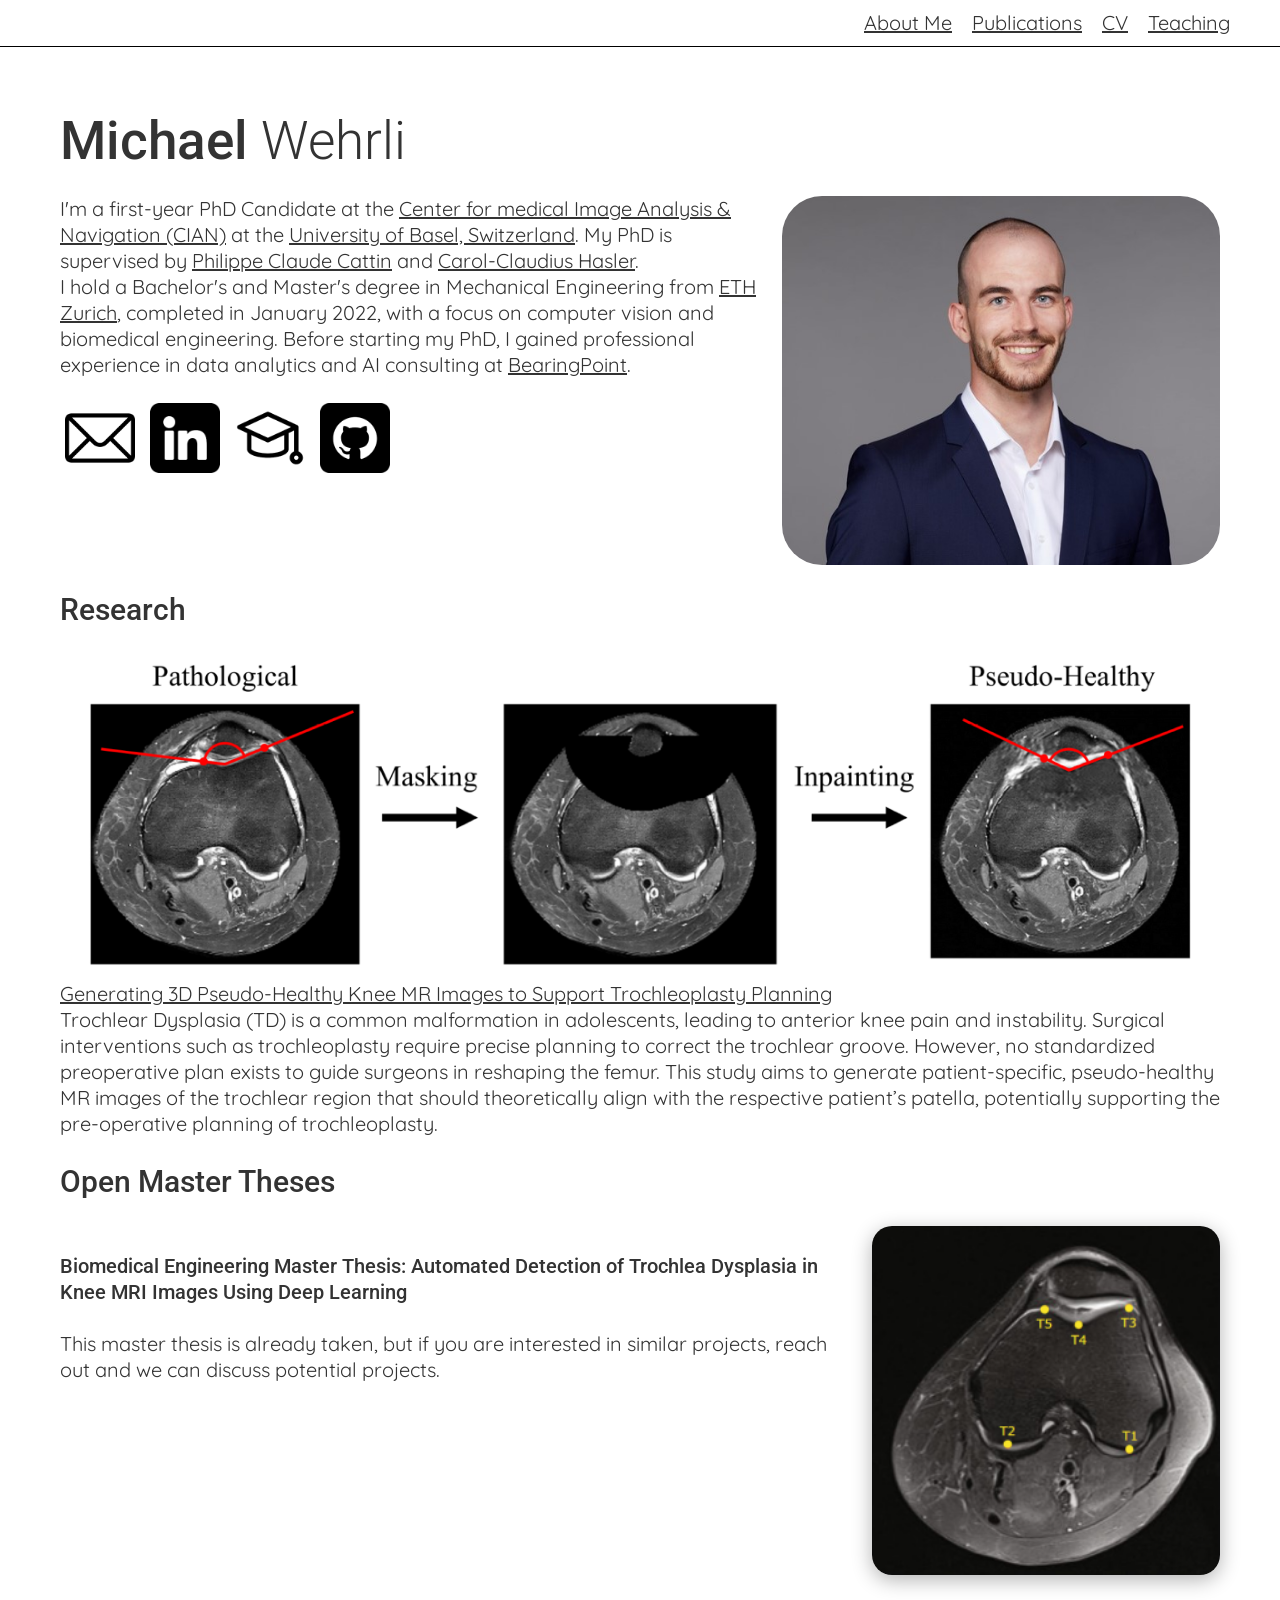
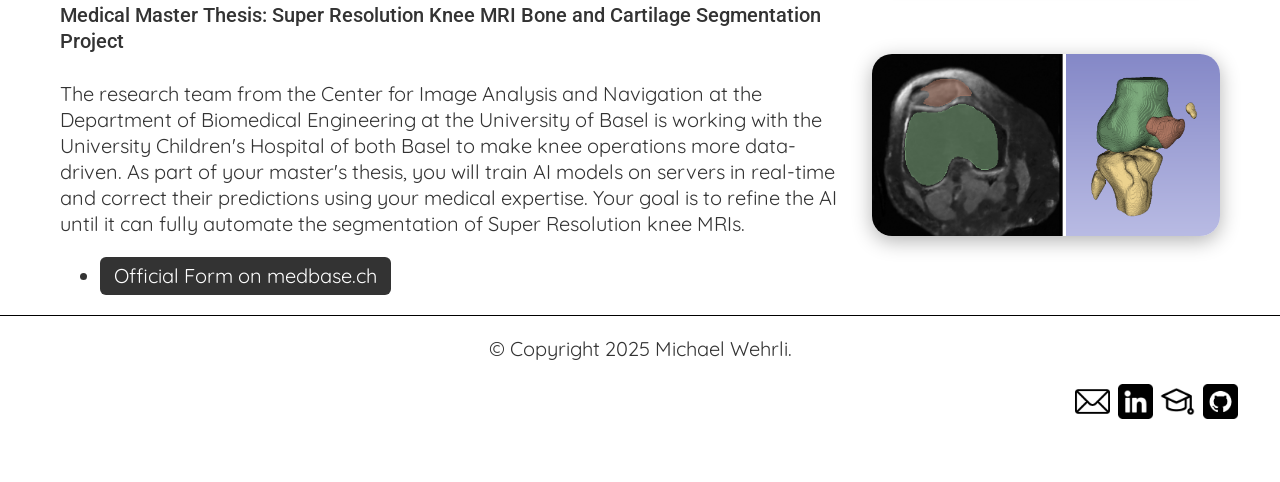
==== index.html @ bc5f16d3 "minor corrections" ====
<!doctype html>
<html lang="en">
<head>
    <meta charset="UTF-8">
    <meta name="viewport" content="width=device-width, user-scalable=no, initial-scale=1.0, maximum-scale=1.0, minimum-scale=1.0">
    <meta http-equiv="X-UA-Compatible" content="ie=edge">
    <link rel="stylesheet" href="static/style.css">
    <link href="https://fonts.googleapis.com/css2?family=Fira+Sans:ital,wght@0,100;0,200;0,300;0,400;0,500;0,600;0,700;0,800;0,900;1,100;1,200;1,300;1,400;1,500;1,600;1,700;1,800;1,900&family=Hind:wght@300;400;500;600;700&family=Noto+Sans:ital,wght@0,100..900;1,100..900&family=Open+Sans:ital,wght@0,300..800;1,300..800&family=PT+Sans:ital,wght@0,400;0,700;1,400;1,700&family=Roboto:ital,wght@0,100..900;1,100..900&family=Quicksand:wght@300..700&display=swap" rel="stylesheet">
    <title>Michael Wehrli</title>
</head>
<body>
<header class="main-header">
    <nav>
        <ul>
            <li><a href="#">About Me</a></li>
            <li><a href="Publications.html">Publications</a></li>
            <li><a href="CV.html">CV</a></li>
            <li><a href="Teaching.html">Teaching</a></li>
        </ul>
    </nav>
</header>
<main>
    <section>
        <h1><span>Michael</span> Wehrli</h1>
        <div class="content-with-side">
            <img class="content-with-side__side rounded" src="static/images/CV_picture_Michael_Wehrli.jpg" alt="Michael Wehrli">
            <div class="content-with-side__main">
                <p>
                    I'm a first-year PhD Candidate at the <a href="https://dbe.unibas.ch/en/cian/">Center for medical Image Analysis & Navigation (CIAN)</a> at the <a href="https://www.unibas.ch/en.html">University of Basel, Switzerland</a>. My PhD is supervised by
                    <a href="https://dbe.unibas.ch/en/persons/philippe-claude-cattin/">Philippe Claude Cattin</a> and <a href="https://www.ukbb.ch/de/personal/personen/Hasler-Carol.php">Carol-Claudius Hasler</a>.
                </p>
                <p>
                  I hold a Bachelor's and Master's degree in Mechanical Engineering from <a href="https://ethz.ch/en.html">ETH Zurich</a>, completed in January 2022, with a focus on computer vision and biomedical engineering. Before starting my PhD, I gained professional experience in data analytics and AI consulting at <a href="https://www.bearingpoint.com/en-ch/">BearingPoint</a>.
                </p>
                <aside>
                    <ul class="social-icons">
                        <li><a class="social-icons__email" href="mailto:michaeljan.wehrli@unibas.ch">Email</a></li>
                        <li><a class="social-icons__linkedin" href="https://www.linkedin.com/in/michael-wehrli/">LinkedIn</a></li>
                        <li><a class="social-icons__google-scholar" href="https://scholar.google.com/citations?hl=en&user=mDzUzvEAAAAJ">Google Scholar</a></li>
                        <li><a class="social-icons__github" href="https://github.com/wehrlimi">Github</a></li>
                    </ul>
                </aside>
            </div>
        </div>
    </section>
    <section>
        <h2>Research</h2>
        <a href="/gen3d-ph-kneemri/">
            <figure class="full-width">
                <img src="static/images/Fig_Intro_cropped%201.png" alt="3D Pseudo-Healthy Knee MRI">
                <figcaption>Generating 3D Pseudo-Healthy Knee MR Images to Support Trochleoplasty Planning</figcaption>
            </figure>
        </a>
        <p>Trochlear Dysplasia (TD) is a common malformation in adolescents, leading to anterior knee pain and instability. Surgical interventions such as trochleoplasty require precise planning to correct the trochlear groove. However, no standardized preoperative plan exists to guide surgeons in reshaping the femur. This study aims to generate patient-specific, pseudo-healthy MR images of the trochlear region that should theoretically align with the respective patient’s patella, potentially supporting the pre-operative planning of trochleoplasty.</p>
    </section>
    <section>
        <h2>Open Master Theses</h2>

        <div class="content-with-side">
            <img class="master-thesis-side" src="static/images/Fig_Landmark_Detection%201.png" alt="Landmark Detection project">
            <div class="content-with-side__main">
                <h4>Biomedical Engineering Master Thesis: Automated Detection of Trochlea Dysplasia in Knee MRI Images Using Deep Learning</h4>
                <p>
                    This master thesis is already taken, but if you are interested in similar projects, reach out and we can discuss potential projects.
                </p>
            </div>

        </div>

        <div class="content-with-side">
            <img class="master-thesis-side" src="static/images/Fig_Segmentation_Project.png" alt="Segmentation project">
            <div class="content-with-side__main">
                <h4>Medical Master Thesis: Super Resolution Knee MRI Bone and Cartilage Segmentation Project</h4>

                <p>
                    The research team from the Center for Image Analysis and Navigation at the Department of Biomedical
                    Engineering at the University of Basel is working with the University Children's Hospital of both Basel
                    to make knee operations more data-driven. As part of your master's thesis,
                    you will train AI models on servers in real-time and correct their predictions using your medical expertise.
                    Your goal is to refine the AI until it can fully automate the segmentation of Super Resolution knee MRIs.
                </p>

                <aside>
                    <ul>
                        <li><a class="btn" href="https://www.medbas.ch/dmz/">Official Form on medbase.ch</a></li>
                    </ul>
                </aside>
            </div>

        </div>
    </section>
</main>
<footer>
    <div class="container">
        <p>© Copyright 2025 Michael Wehrli. </p>
        <ul class="social-icons">
            <li><a class="social-icons__email" href="mailto:michaeljan.wehrli@unibas.ch">Email</a></li>
            <li><a class="social-icons__linkedin" href="https://www.linkedin.com/in/michael-wehrli/">LinkedIn</a></li>
            <li><a class="social-icons__google-scholar" href="https://scholar.google.com/citations?hl=en&user=mDzUzvEAAAAJ">Google Scholar</a></li>
            <li><a class="social-icons__github" href="https://github.com/wehrlimi">Github</a></li>
        </ul>
    </div>
</footer>
</body>
</html>
---- static/style.css ----
html {
    --primary-foreground-color: #333333;
    --brand-color: #21223e;
    --secondary-brand-color: #5759a7;
}

html, body {
    margin: 0;
    padding: 0;
    font-family: Hind, sans-serif;
    font-family: Quicksand, sans-serif;
    font-size: 20px;
    line-height: 1.3;
    color: var(--primary-foreground-color);
}

h1, h2, h3, h4, h5, h6 {
    font-family: "Roboto", sans-serif;
    font-weight: 500;
}

h1 {
    margin: 0;
    margin-bottom: 1rem;
    font-size: 2.66rem;
}

h1 {
    font-weight: 300;
}

h1 span {
    font-weight: 500;
}

a {
    color: inherit;
}

a:hover {
    color: var(--secondary-brand-color);
}

body > main {
    margin: 3rem auto 0;
    padding: 0 3rem;
    max-width: 1200px;
}

body > footer {
    border-top: 1px solid black;
    text-align: center;
}

body > footer > .container {
    margin: 0 auto;
    max-width: 1200px;
}

body > footer p {
    margin: 1em 0;
}

body > footer .social-icons {
    justify-content: flex-end;
    --social-icon-size: 2rem;
    margin-bottom: 3rem;
}

.main-header {
    border-bottom: 1px solid black;
}

.main-header nav {
    margin: 0 auto;
    max-width: 1200px;
}

.main-header ul {
    margin: 0;
    padding: 0;
    list-style: none;
    display: flex;
    flex-direction: row;
    justify-content: flex-end;
}

.main-header ul li a {
    padding: 0.5em;
    display: block;
}

p {
    margin: 0;
}

.content-with-side {
    display: flex;
    align-items: flex-start;
    gap: 1rem;
    flex-grow: 0;
    flex-shrink: 1;
    flex-basis: auto;
}

.content-with-side__main {
    flex: 1.6 1.6 0;
}

.cv-section {
    display: flex;
    flex-direction: row;
    min-width: 0;
    order: 1;
}

.cv-dates {
    flex: 1;
    font-weight: bold;
    text-align: left;
}

.cv-details {
    flex: 3;
}

.content-with-side__side {
    flex: 1 1 0;
    min-width: 0;
    order: 1;
}

.master-thesis-side {
    flex: 0 1 auto;
    min-width: 0;
    order: 1;
    width: 30%; /* Adjust percentage as needed */
    max-width: 300em; /* Limit maximum size */
    display: inline-block;
    align-self: center;
    border-radius: 1rem;
    box-shadow: 0 0.25rem 1rem rgba(0,0,0,0.3);
    transition: 0.3s ease all;
    transform: perspective(200px) translateZ(0) translateY(-40%) rotateX(0deg) translateY(40%);
}
.master-thesis-side:hover {
    box-shadow: 0 0.5rem 2rem rgba(0,0,0,0.5);
    transform: perspective(200px) translateZ(10px) translateY(-40%) rotateX(1deg) translateY(40%);
}

@media (max-width: 750px) {
    .content-with-side {
        display: block;
    }
    .content-with-side__side {
        float: right;
        width: 12rem;
        margin-left: 1rem;
        margin-bottom: 1rem;
    }
}

@media (max-width: 550px) {
    .content-with-side {
        display: block;
    }
    .content-with-side__side {
        float: none;
        width: 100%;
        margin-left: 0;
        margin-bottom: 1rem;
    }
}

.rounded {
    border-radius: 2rem;
}

.social-icons {
    --social-icon-size: 4rem;

    margin: 0;
    margin-top: 1rem;
    padding: 0;
    list-style: none;
    display: flex;
    gap: calc(var(--social-icon-size) / 16);
}

.social-icons > li {
    font-size: 0;
}

.social-icons > li > a {
    width: var(--social-icon-size);
    height: var(--social-icon-size);
    background-size: calc(var(--social-icon-size) / 1.15) calc(var(--social-icon-size)  / 1.15);
    background-repeat: no-repeat;
    background-position: center center;
    display: block;
    transition-duration: 0.3s;
    transition-timing-function: ease;
    transition-property: transform;
}

@media (max-width: 700px) {
    .social-icons > li > a {
        --social-icon-size: 3rem;
    }
}

.social-icons > li > a:hover {
    transform: scale(1.2);
}

.social-icons > li > a:active {
    transform: scale(1.1);
    transition-duration: 0.1s;
}

.social-icons__email {
    background-image: url("images/Mail_Icon.png");
}

.social-icons__github {
    background-image: url("images/Github_Icon.png");
}

.social-icons__google-scholar {
    background-image: url("images/Google_schoolar_Icon.png");
}

.social-icons__linkedin {
    background-image: url("images/LinkedIn_Icon.png");
}

.btn {
    display: inline-block;
    padding: 0.3rem 0.7rem;
    text-decoration: none;
    border-radius: 0.3rem;
    background-color: var(--primary-foreground-color);
    color: white;
}

.btn:hover {
    color: white;
    text-decoration: underline;
}

figure.full-width {
    padding: 0;
    margin: 0;
    display: flex;
    flex-wrap: wrap;
}
figure.full-width > * {
    flex: 1 1 100%;
    min-width: 0;
}
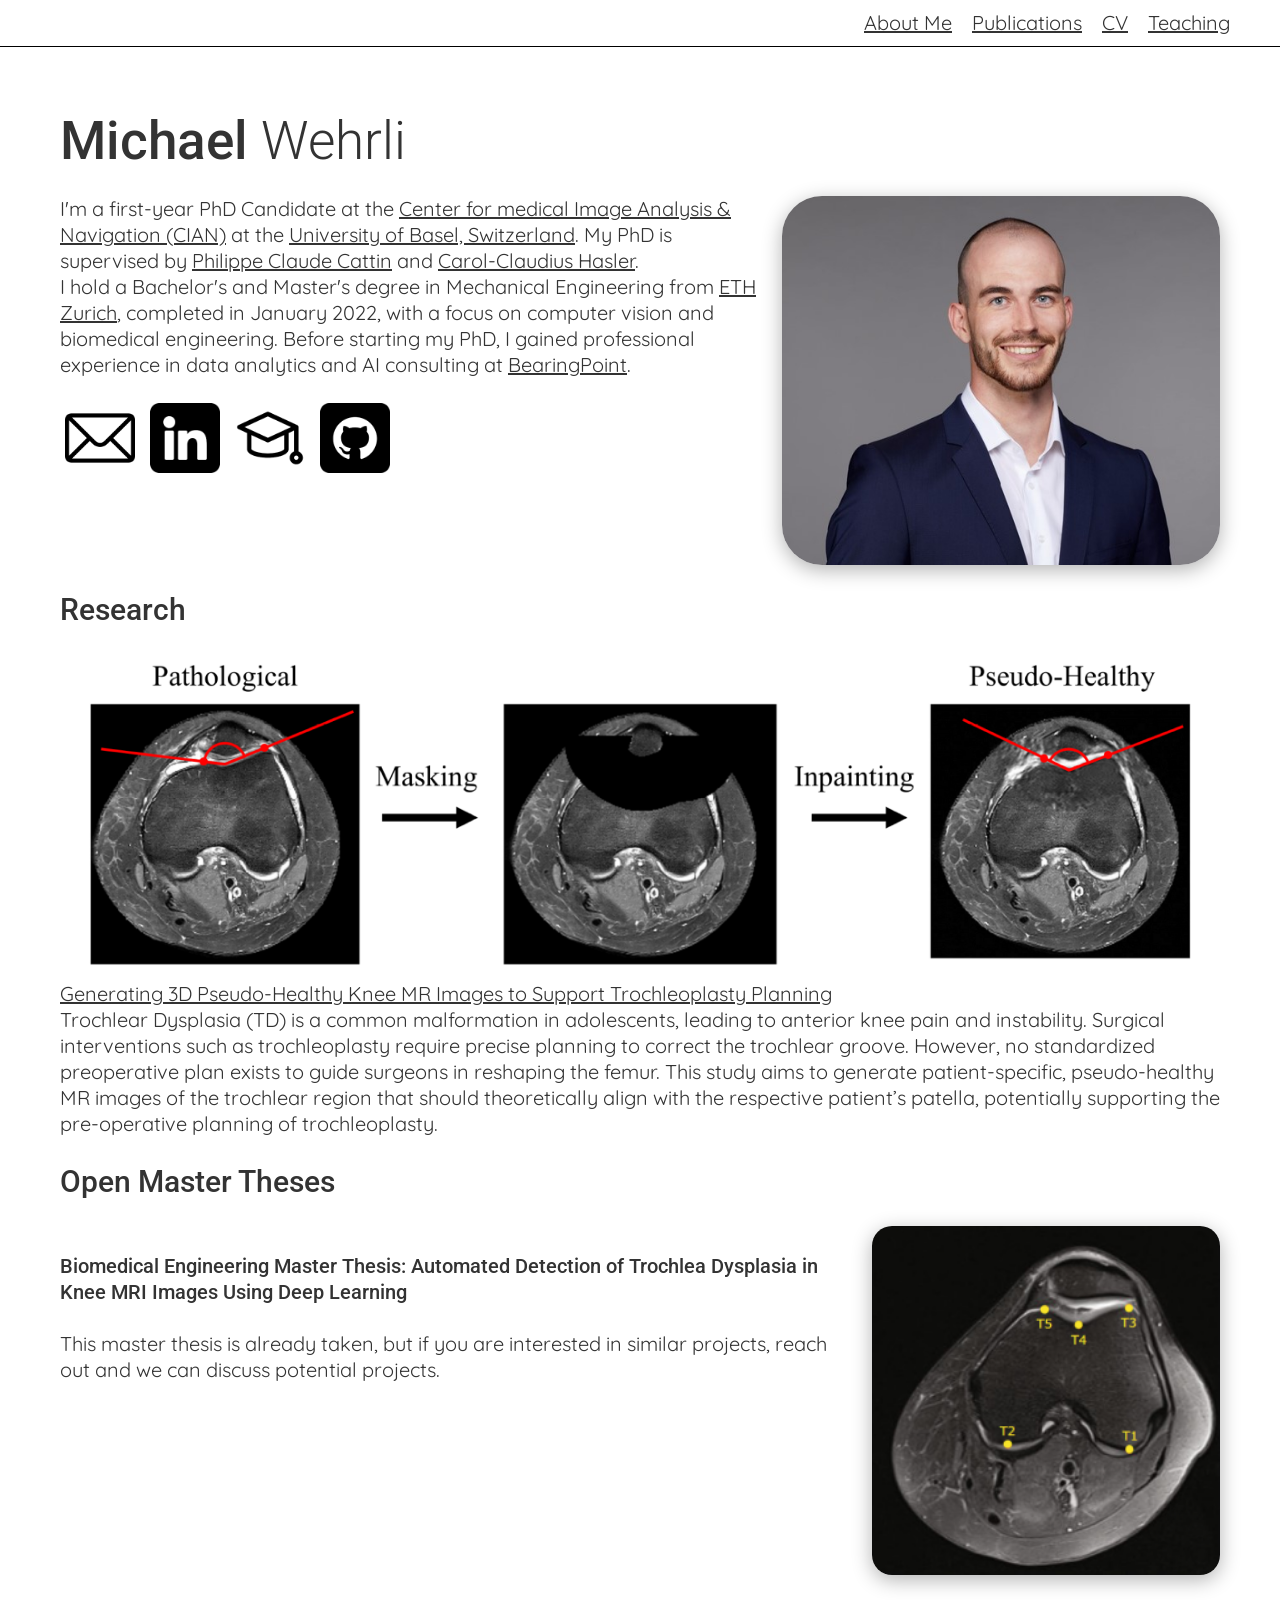
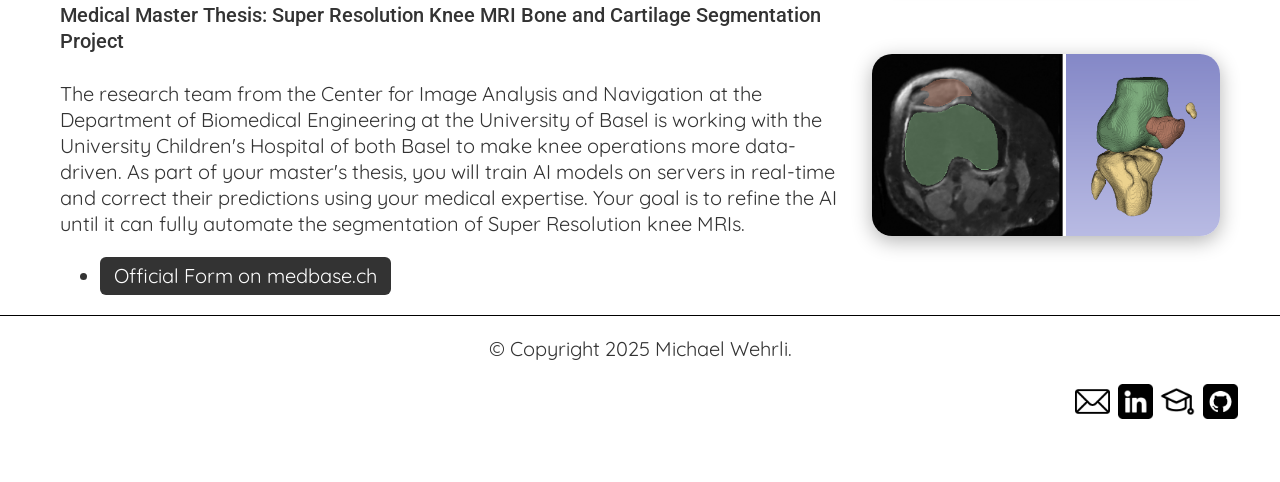
==== commit 7ed91403: "spinning" ====
--- a/index.html
+++ b/index.html
@@ -23,7 +23,7 @@
     <section>
         <h1><span>Michael</span> Wehrli</h1>
         <div class="content-with-side">
-            <img class="content-with-side__side rounded" src="static/images/CV_picture_Michael_Wehrli.jpg" alt="Michael Wehrli">
+            <img class="cv-image rounded" src="static/images/CV_picture_Michael_Wehrli.jpg" alt="Michael Wehrli">
             <div class="content-with-side__main">
                 <p>
                     I'm a first-year PhD Candidate at the <a href="https://dbe.unibas.ch/en/cian/">Center for medical Image Analysis & Navigation (CIAN)</a> at the <a href="https://www.unibas.ch/en.html">University of Basel, Switzerland</a>. My PhD is supervised by
--- a/static/style.css
+++ b/static/style.css
@@ -128,6 +128,27 @@
     flex: 1 1 0;
     min-width: 0;
     order: 1;
+}
+
+.cv-image {
+    flex: 1 1 0;
+    min-width: 0;
+    order: 1;
+    box-shadow: 0 0.25rem 1rem rgba(0,0,0,0.3);
+    transition: 0.3s ease all;
+}
+.cv-image:active {
+    box-shadow: 0 0.5rem 2rem rgba(0,0,0,0.5);
+    animation: spin 0.5s ease-in-out;
+}
+
+@keyframes spin {
+    from {
+        transform: rotate(0deg);
+    }
+    to {
+        transform: rotate(360deg);
+    }
 }
 
 .master-thesis-side {
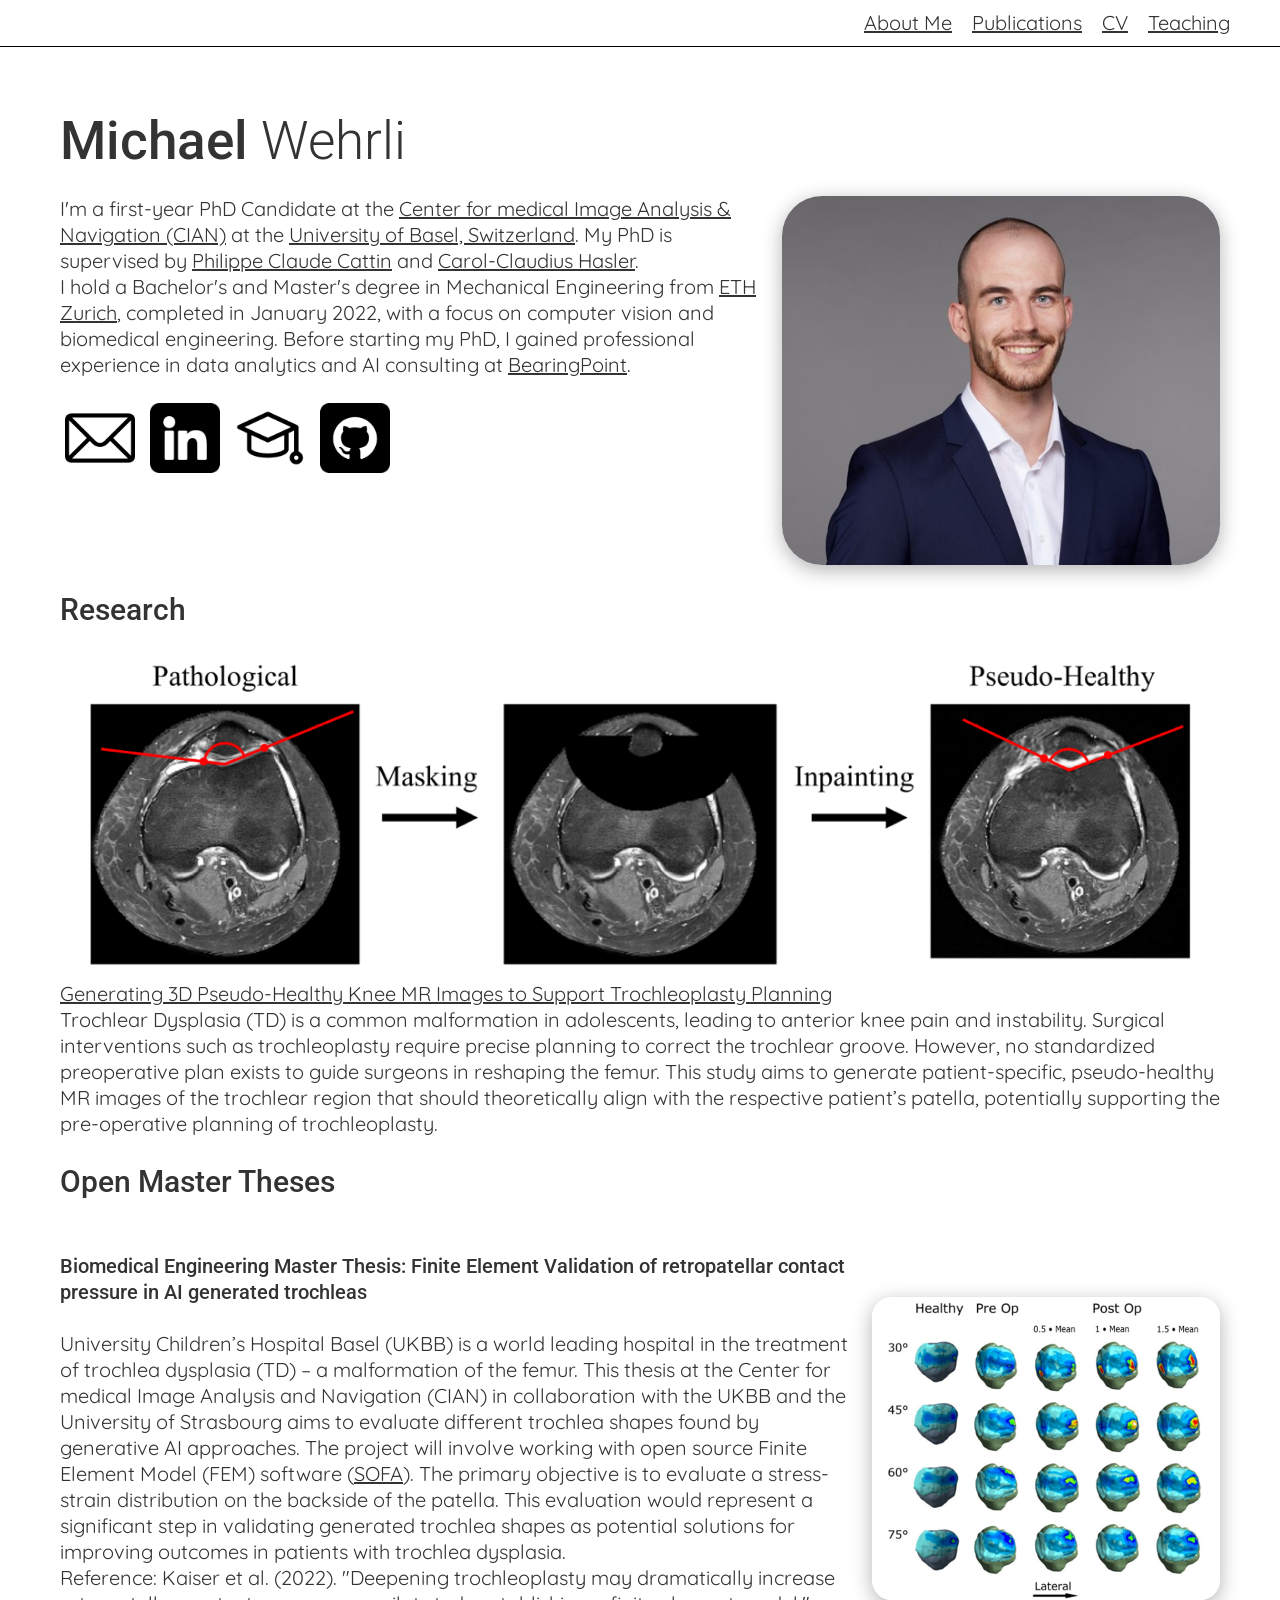
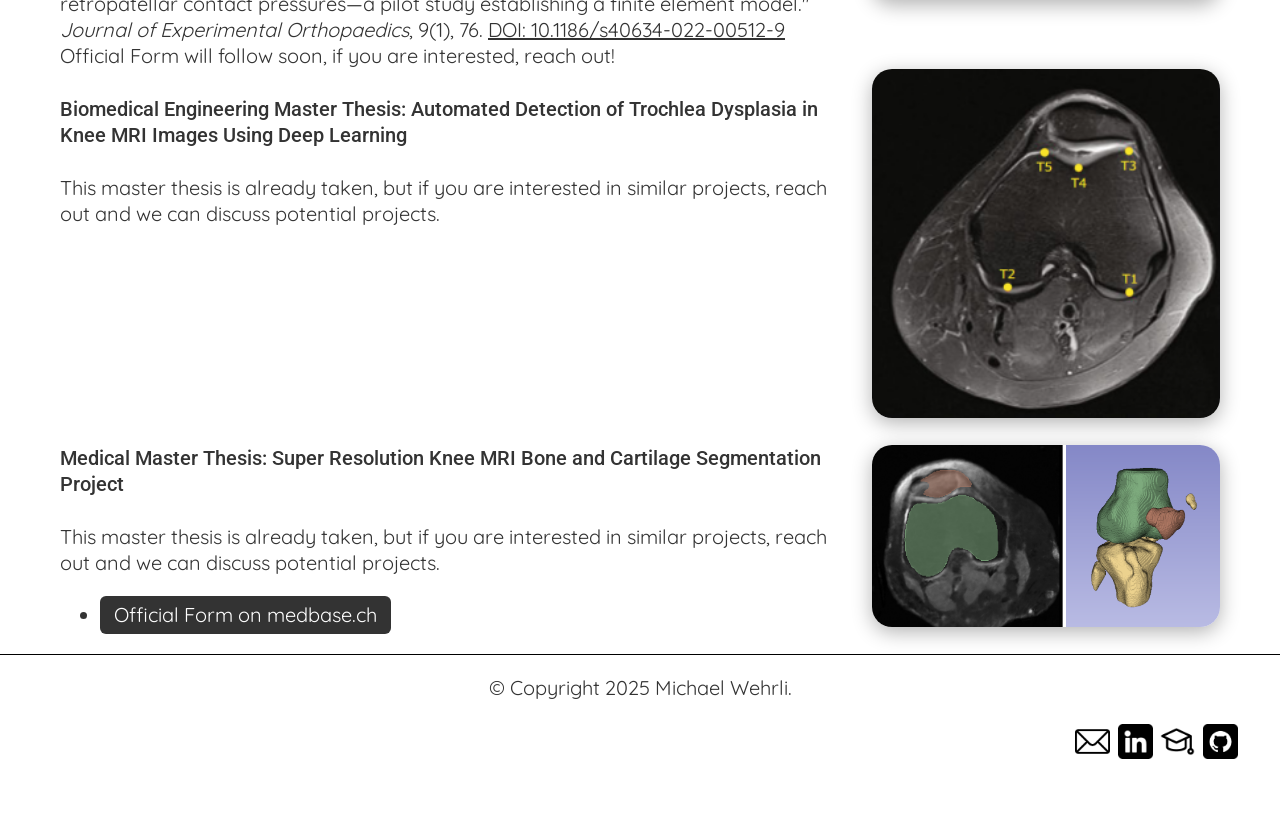
==== commit f405d5c0: "new master theses" ====
--- a/index.html
+++ b/index.html
@@ -57,6 +57,29 @@
         <h2>Open Master Theses</h2>
 
         <div class="content-with-side">
+            <img class="master-thesis-side" src="static/images/Kaiser_etal_FEM_patella.png" alt="Patella FEM project">
+            <div class="content-with-side__main">
+                <h4>Biomedical Engineering Master Thesis: Finite Element Validation of retropatellar contact pressure in AI generated trochleas</h4>
+                <p>
+                    University Children’s Hospital Basel (UKBB) is a world leading hospital in the treatment of trochlea dysplasia (TD) – a malformation of the femur.
+                    This thesis at the Center for medical Image Analysis and Navigation (CIAN) in collaboration with the UKBB and the University of Strasbourg aims to evaluate
+                    different trochlea shapes found by generative AI approaches. The project will involve working with open source Finite Element Model (FEM) software (<a href="https://sofa-framework.github.io/doc/">SOFA</a>).
+                    The primary objective is to evaluate a stress-strain distribution on the backside of the patella. This evaluation would represent a significant step in validating generated trochlea
+                    shapes as potential solutions for improving outcomes in patients with trochlea dysplasia.
+                </p>
+                <p>
+                     Reference: Kaiser et al. (2022). "Deepening trochleoplasty may dramatically increase retropatellar contact pressures—a pilot study establishing a finite element model."
+                    <em>Journal of Experimental Orthopaedics</em>, 9(1), 76.
+                    <a href="https://doi.org/10.1186/s40634-022-00512-9">DOI: 10.1186/s40634-022-00512-9</a>
+                </p>
+                <p>
+                    Official Form will follow soon, if you are interested, reach out!
+                </p>
+            </div>
+
+        </div>
+
+        <div class="content-with-side">
             <img class="master-thesis-side" src="static/images/Fig_Landmark_Detection%201.png" alt="Landmark Detection project">
             <div class="content-with-side__main">
                 <h4>Biomedical Engineering Master Thesis: Automated Detection of Trochlea Dysplasia in Knee MRI Images Using Deep Learning</h4>
@@ -67,17 +90,15 @@
 
         </div>
 
+
+
         <div class="content-with-side">
             <img class="master-thesis-side" src="static/images/Fig_Segmentation_Project.png" alt="Segmentation project">
             <div class="content-with-side__main">
                 <h4>Medical Master Thesis: Super Resolution Knee MRI Bone and Cartilage Segmentation Project</h4>
 
                 <p>
-                    The research team from the Center for Image Analysis and Navigation at the Department of Biomedical
-                    Engineering at the University of Basel is working with the University Children's Hospital of both Basel
-                    to make knee operations more data-driven. As part of your master's thesis,
-                    you will train AI models on servers in real-time and correct their predictions using your medical expertise.
-                    Your goal is to refine the AI until it can fully automate the segmentation of Super Resolution knee MRIs.
+                    This master thesis is already taken, but if you are interested in similar projects, reach out and we can discuss potential projects.
                 </p>
 
                 <aside>
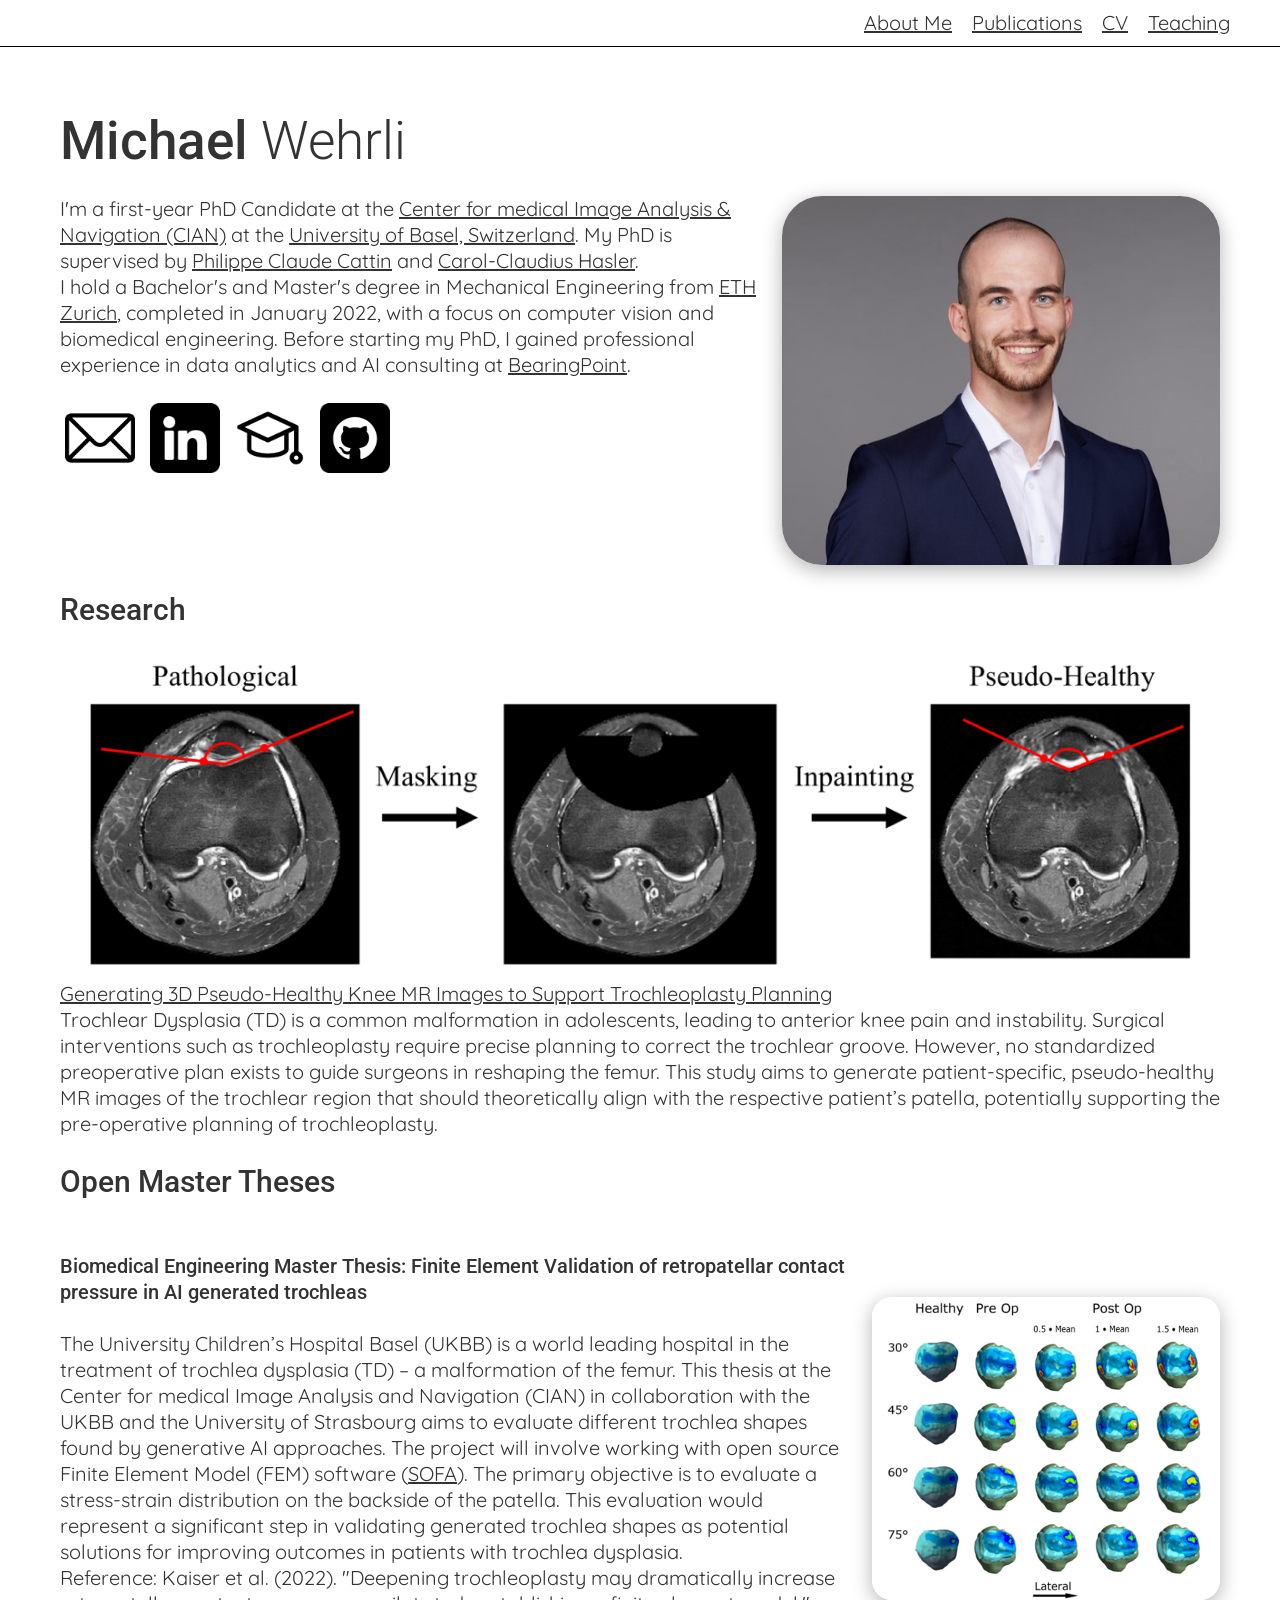
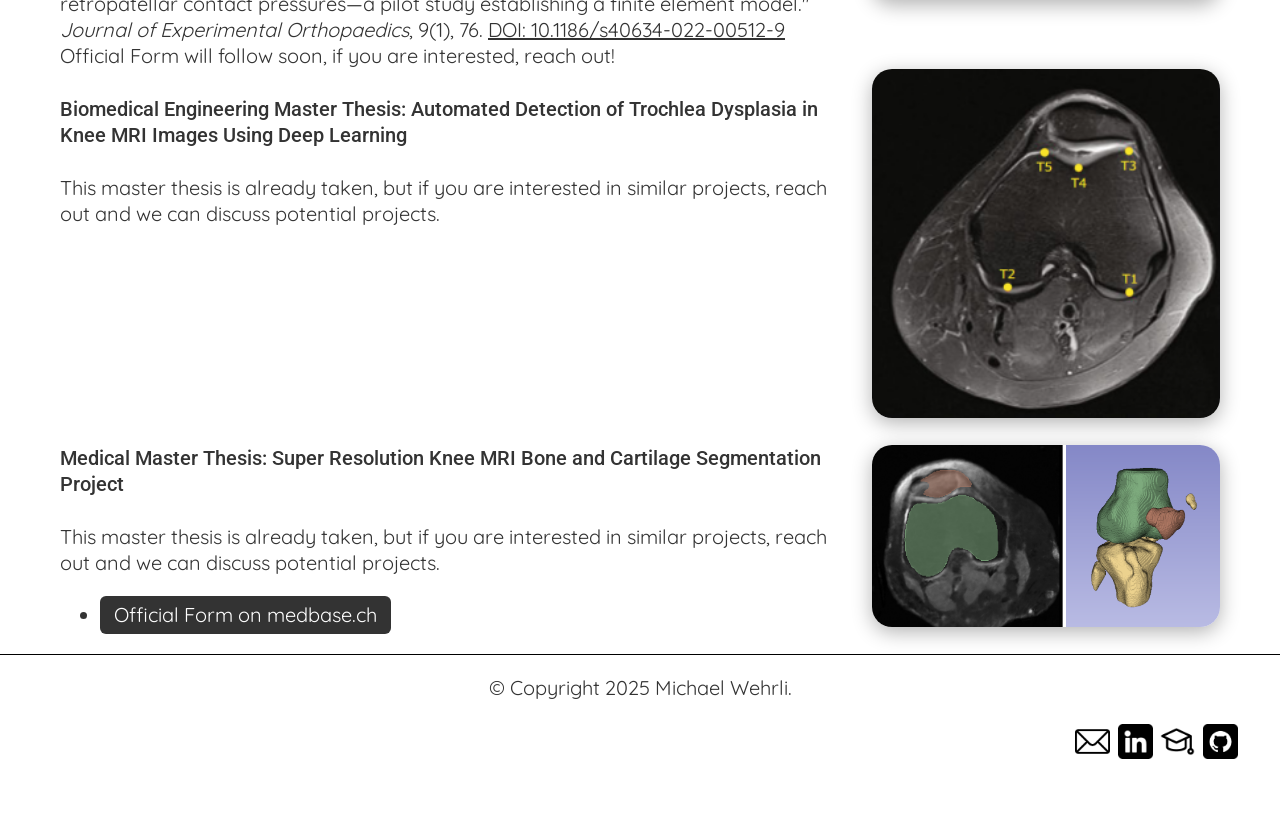
==== commit 8c1abfce: "new master theses" ====
--- a/index.html
+++ b/index.html
@@ -61,7 +61,7 @@
             <div class="content-with-side__main">
                 <h4>Biomedical Engineering Master Thesis: Finite Element Validation of retropatellar contact pressure in AI generated trochleas</h4>
                 <p>
-                    University Children’s Hospital Basel (UKBB) is a world leading hospital in the treatment of trochlea dysplasia (TD) – a malformation of the femur.
+                    The University Children’s Hospital Basel (UKBB) is a world leading hospital in the treatment of trochlea dysplasia (TD) – a malformation of the femur.
                     This thesis at the Center for medical Image Analysis and Navigation (CIAN) in collaboration with the UKBB and the University of Strasbourg aims to evaluate
                     different trochlea shapes found by generative AI approaches. The project will involve working with open source Finite Element Model (FEM) software (<a href="https://sofa-framework.github.io/doc/">SOFA</a>).
                     The primary objective is to evaluate a stress-strain distribution on the backside of the patella. This evaluation would represent a significant step in validating generated trochlea
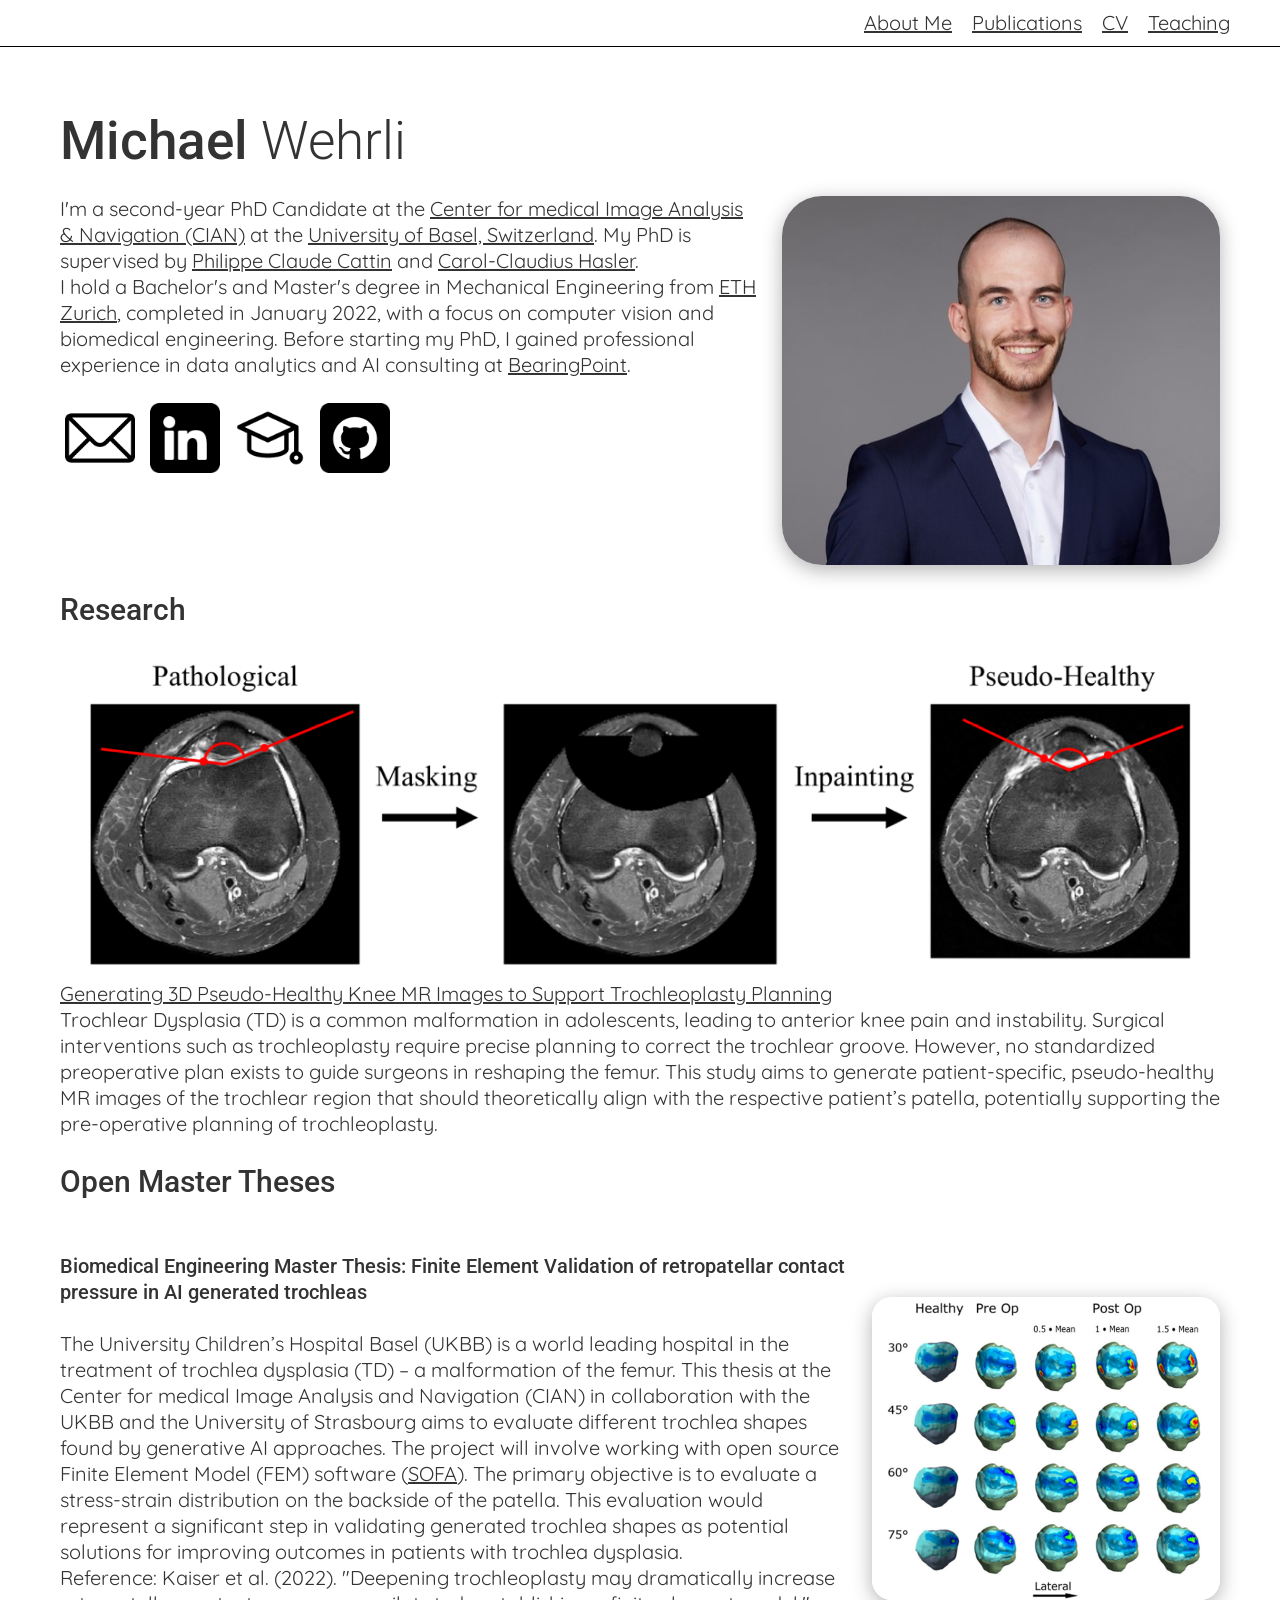
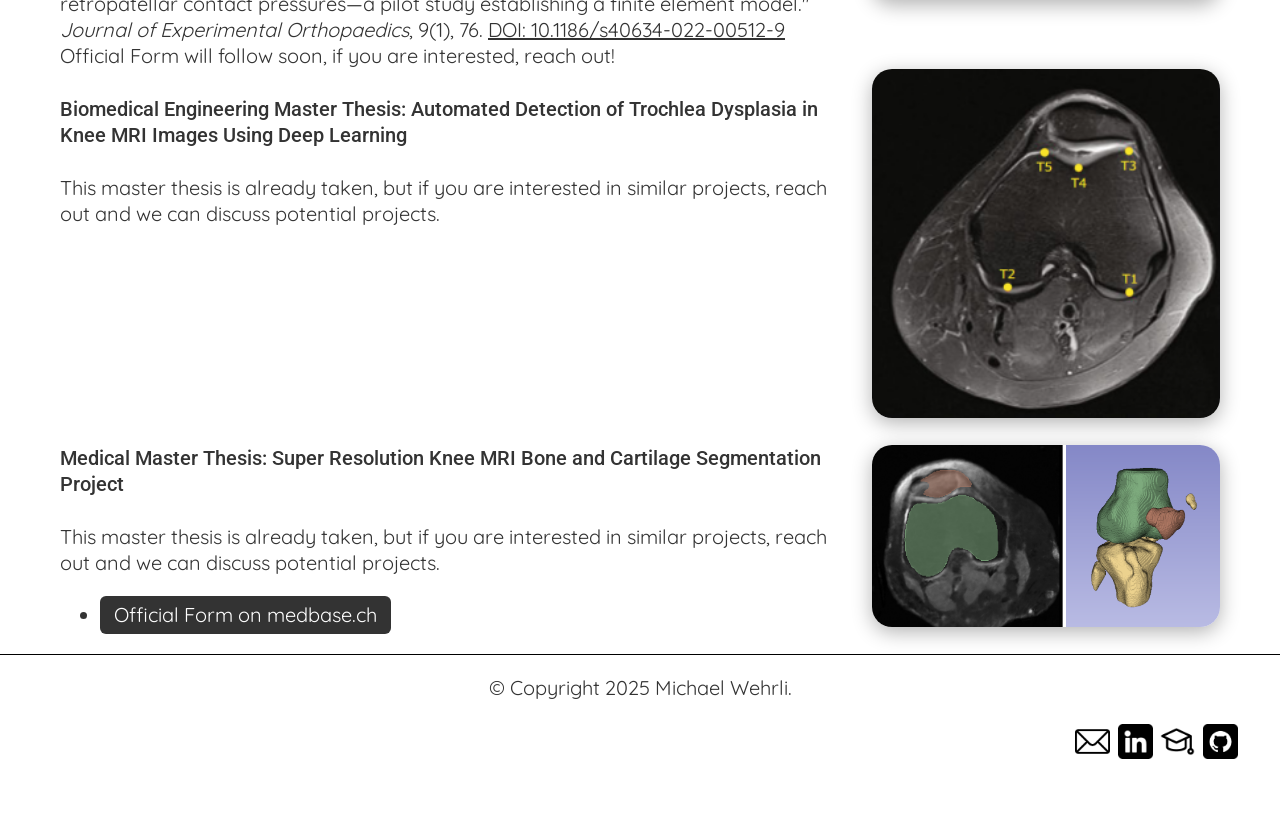
==== commit 14b00c16: "updated year of myself" ====
--- a/index.html
+++ b/index.html
@@ -26,7 +26,7 @@
             <img class="cv-image rounded" src="static/images/CV_picture_Michael_Wehrli.jpg" alt="Michael Wehrli">
             <div class="content-with-side__main">
                 <p>
-                    I'm a first-year PhD Candidate at the <a href="https://dbe.unibas.ch/en/cian/">Center for medical Image Analysis & Navigation (CIAN)</a> at the <a href="https://www.unibas.ch/en.html">University of Basel, Switzerland</a>. My PhD is supervised by
+                    I'm a second-year PhD Candidate at the <a href="https://dbe.unibas.ch/en/cian/">Center for medical Image Analysis & Navigation (CIAN)</a> at the <a href="https://www.unibas.ch/en.html">University of Basel, Switzerland</a>. My PhD is supervised by
                     <a href="https://dbe.unibas.ch/en/persons/philippe-claude-cattin/">Philippe Claude Cattin</a> and <a href="https://www.ukbb.ch/de/personal/personen/Hasler-Carol.php">Carol-Claudius Hasler</a>.
                 </p>
                 <p>
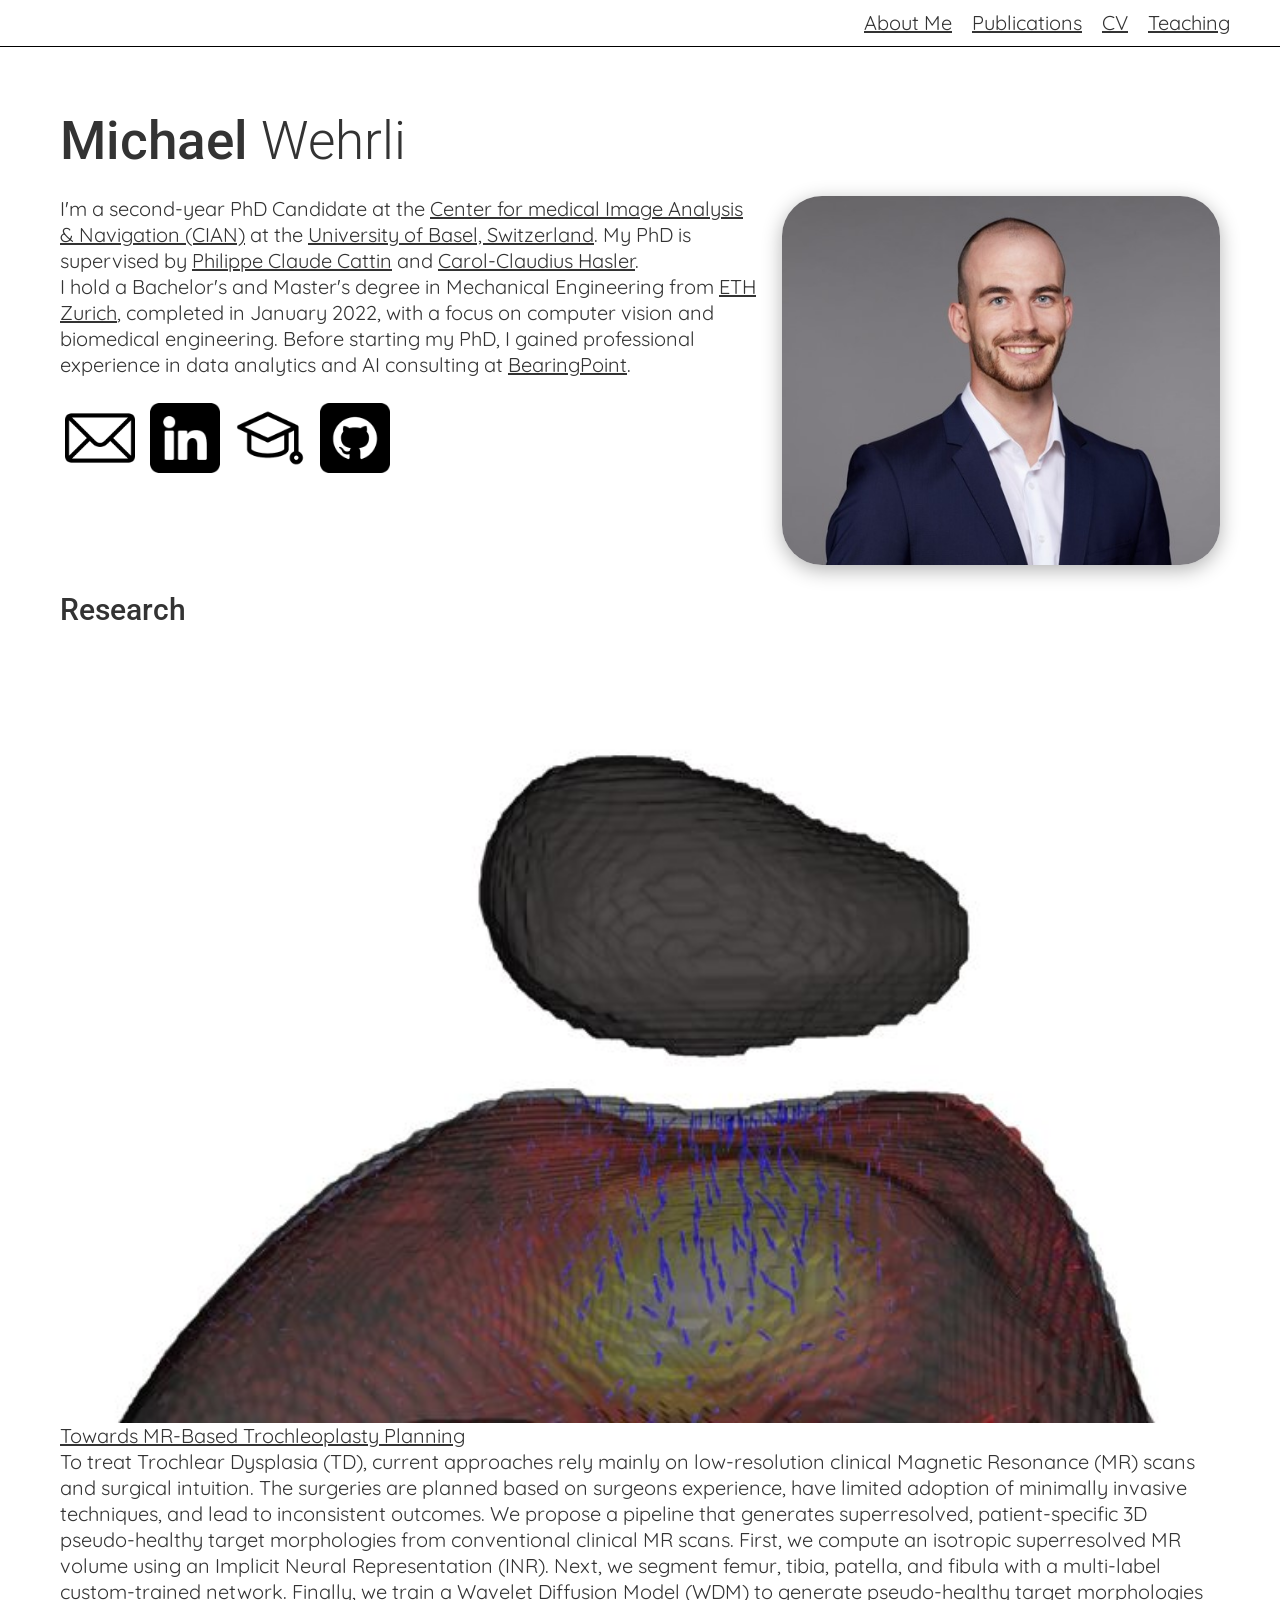
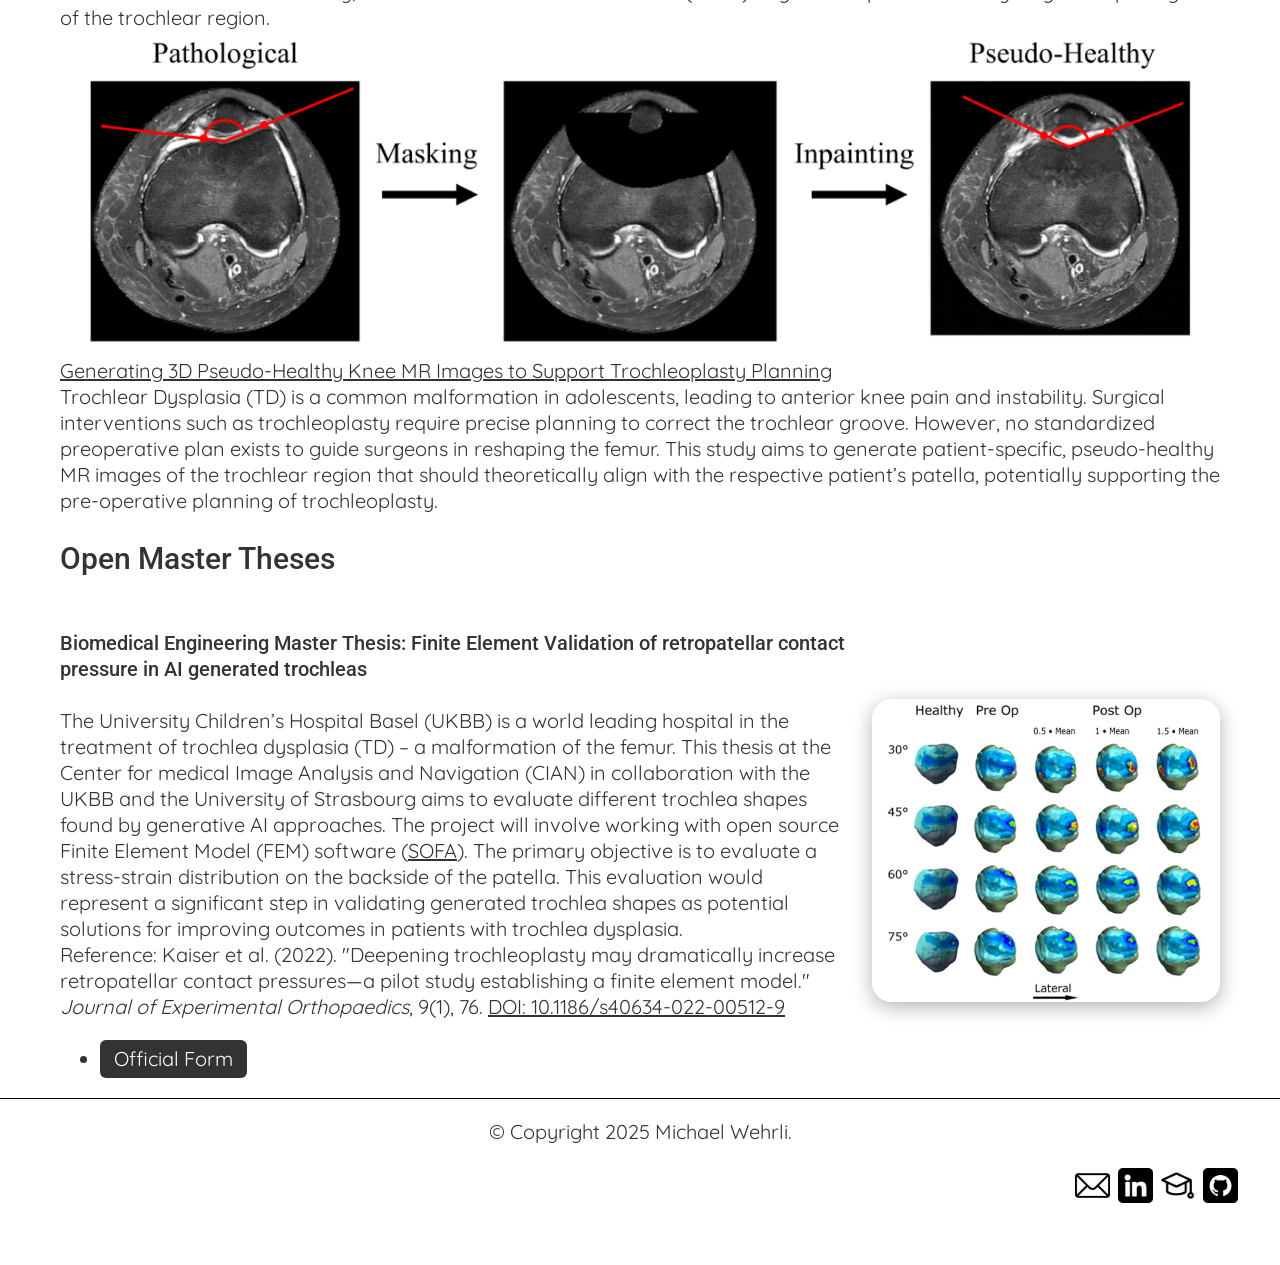
==== commit 379df1a5: "removed old master theses" ====
--- a/index.html
+++ b/index.html
@@ -45,6 +45,14 @@
     </section>
     <section>
         <h2>Research</h2>
+        <a href="https://wehrlimi.github.io/sr-3d-planning/">
+            <figure class="full-width">
+                <img src="static/images/Towards_Title_Img.jpg" alt="3D Pseudo-Healthy Knee MRI">
+                <figcaption>Towards MR-Based Trochleoplasty Planning</figcaption>
+            </figure>
+        </a>
+        <p>To treat Trochlear Dysplasia (TD), current approaches rely mainly on low-resolution clinical Magnetic Resonance (MR) scans and surgical intuition. The surgeries are planned based on surgeons experience, have limited adoption of minimally invasive techniques, and lead to inconsistent outcomes. We propose a pipeline that generates superresolved, patient-specific 3D pseudo-healthy target morphologies from conventional clinical MR scans. First, we compute an isotropic superresolved MR volume using an Implicit Neural Representation (INR). Next, we segment femur, tibia, patella, and fibula with a multi-label custom-trained network. Finally, we train a Wavelet Diffusion Model (WDM) to generate pseudo-healthy target morphologies of the trochlear region.</p>
+
         <a href="/gen3d-ph-kneemri/">
             <figure class="full-width">
                 <img src="static/images/Fig_Intro_cropped%201.png" alt="3D Pseudo-Healthy Knee MRI">
@@ -52,6 +60,8 @@
             </figure>
         </a>
         <p>Trochlear Dysplasia (TD) is a common malformation in adolescents, leading to anterior knee pain and instability. Surgical interventions such as trochleoplasty require precise planning to correct the trochlear groove. However, no standardized preoperative plan exists to guide surgeons in reshaping the femur. This study aims to generate patient-specific, pseudo-healthy MR images of the trochlear region that should theoretically align with the respective patient’s patella, potentially supporting the pre-operative planning of trochleoplasty.</p>
+
+
     </section>
     <section>
         <h2>Open Master Theses</h2>
@@ -72,43 +82,16 @@
                     <em>Journal of Experimental Orthopaedics</em>, 9(1), 76.
                     <a href="https://doi.org/10.1186/s40634-022-00512-9">DOI: 10.1186/s40634-022-00512-9</a>
                 </p>
-                <p>
-                    Official Form will follow soon, if you are interested, reach out!
-                </p>
-            </div>
-
-        </div>
-
-        <div class="content-with-side">
-            <img class="master-thesis-side" src="static/images/Fig_Landmark_Detection%201.png" alt="Landmark Detection project">
-            <div class="content-with-side__main">
-                <h4>Biomedical Engineering Master Thesis: Automated Detection of Trochlea Dysplasia in Knee MRI Images Using Deep Learning</h4>
-                <p>
-                    This master thesis is already taken, but if you are interested in similar projects, reach out and we can discuss potential projects.
-                </p>
+                <aside>
+                    <ul>
+                        <li><a class="btn" href="https://dbe.unibas.ch/fileadmin/user_upload/dbe/03_Education/Masterthesis/032025_Cattin_Finite_Element_Validation_of_retropatellar_contact_pressure_in_AI_generated_trochleas.pdf">Official Form</a></li>
+                    </ul>
+                </aside>
             </div>
 
         </div>
 
 
-
-        <div class="content-with-side">
-            <img class="master-thesis-side" src="static/images/Fig_Segmentation_Project.png" alt="Segmentation project">
-            <div class="content-with-side__main">
-                <h4>Medical Master Thesis: Super Resolution Knee MRI Bone and Cartilage Segmentation Project</h4>
-
-                <p>
-                    This master thesis is already taken, but if you are interested in similar projects, reach out and we can discuss potential projects.
-                </p>
-
-                <aside>
-                    <ul>
-                        <li><a class="btn" href="https://www.medbas.ch/dmz/">Official Form on medbase.ch</a></li>
-                    </ul>
-                </aside>
-            </div>
-
-        </div>
     </section>
 </main>
 <footer>
--- a/static/style.css
+++ b/static/style.css
@@ -255,6 +255,10 @@
     background-image: url("images/LinkedIn_Icon.png");
 }
 
+.social-icons__pdf {
+    background-image: url("images/PDF_Icon.png");
+}
+
 .btn {
     display: inline-block;
     padding: 0.3rem 0.7rem;
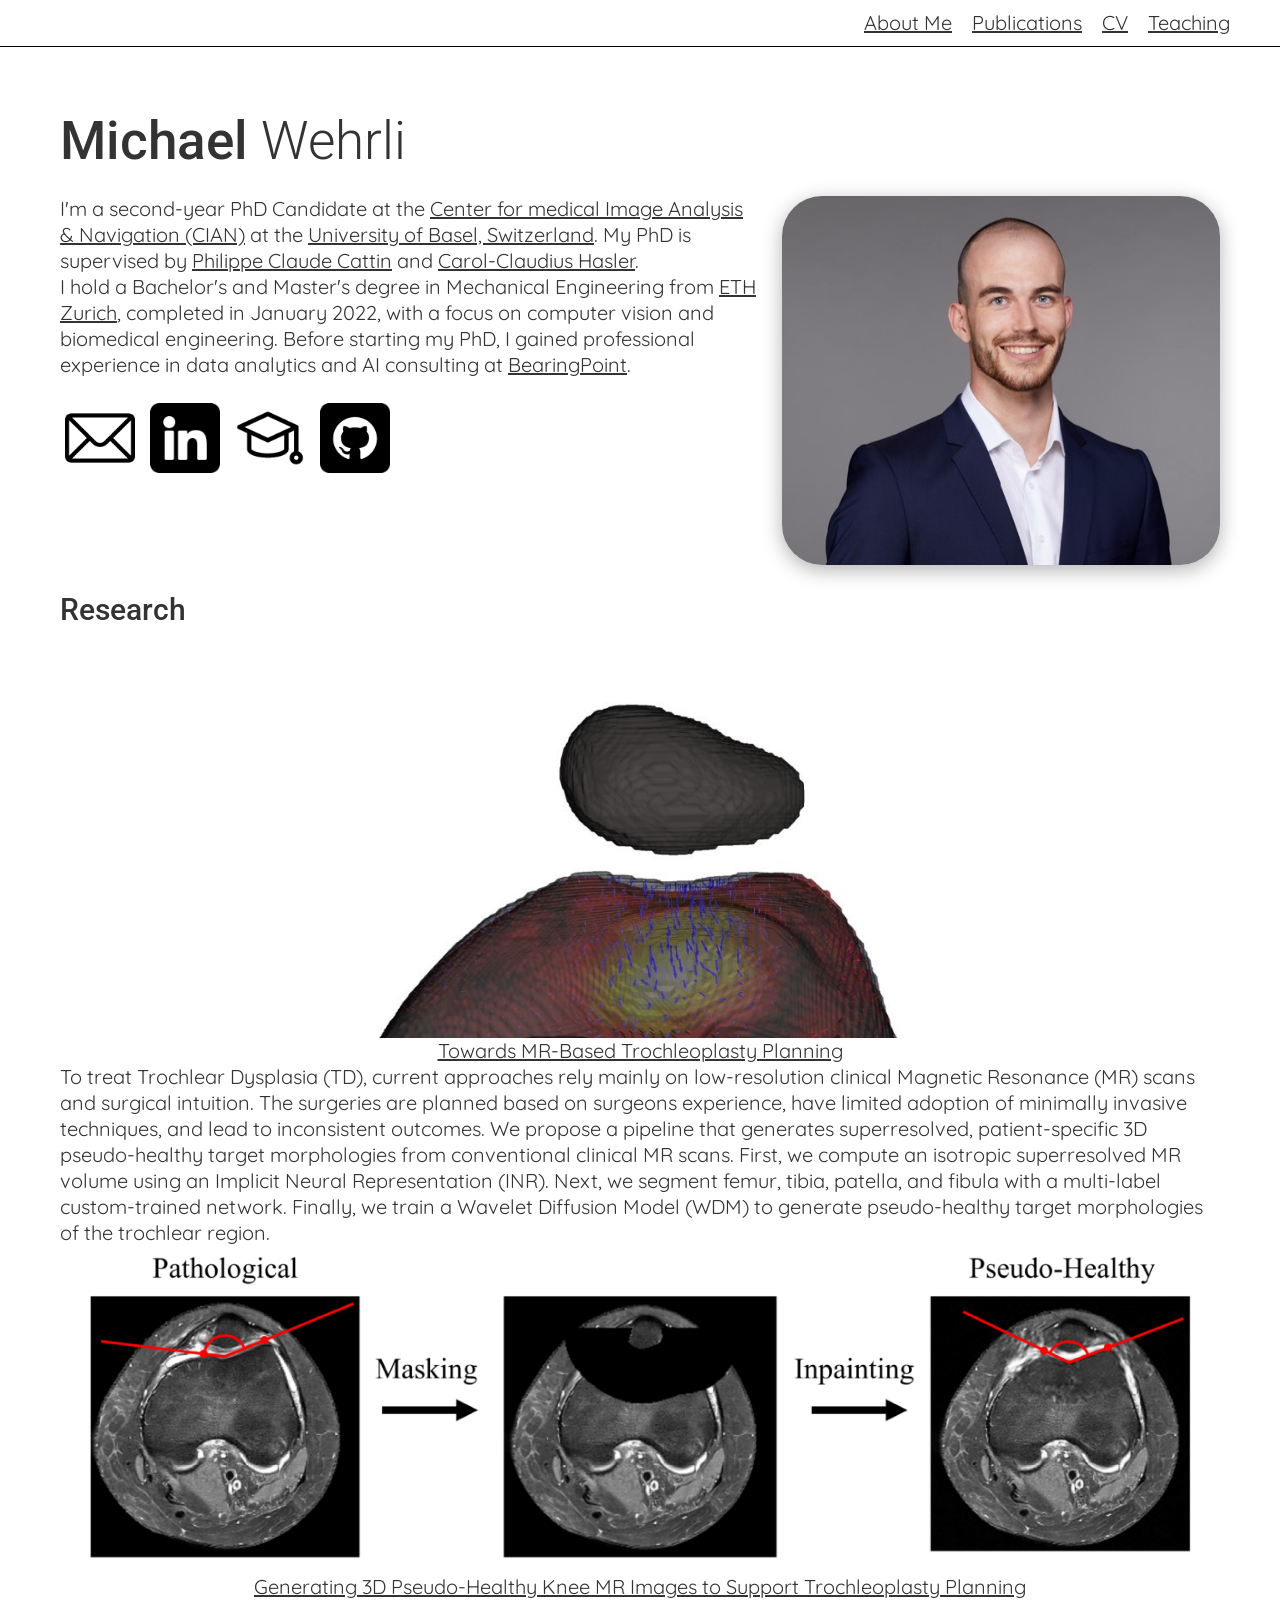
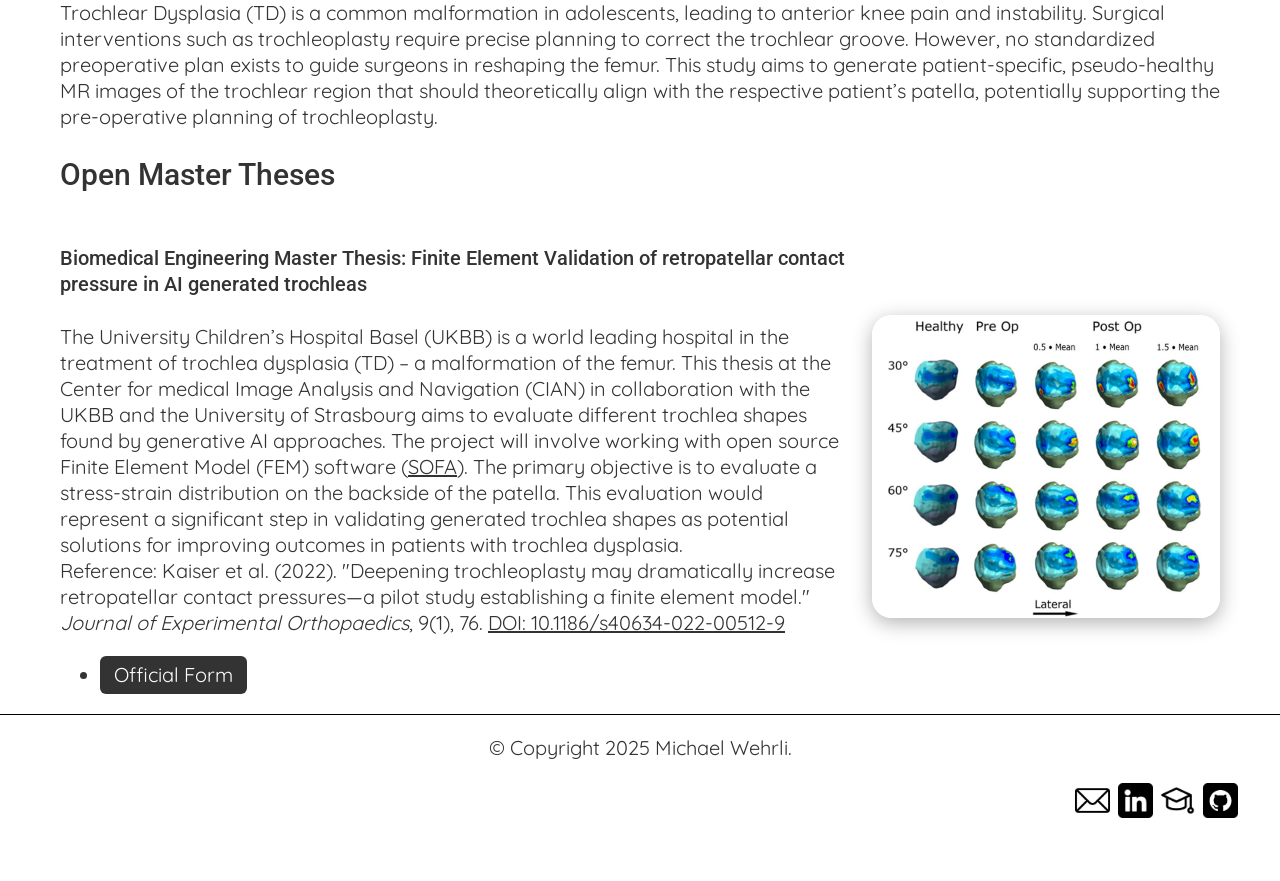
==== commit 7ffe9ed7: "updated second publication" ====
--- a/index.html
+++ b/index.html
@@ -46,7 +46,7 @@
     <section>
         <h2>Research</h2>
         <a href="https://wehrlimi.github.io/sr-3d-planning/">
-            <figure class="full-width">
+            <figure class="one-third-width">
                 <img src="static/images/Towards_Title_Img.jpg" alt="3D Pseudo-Healthy Knee MRI">
                 <figcaption>Towards MR-Based Trochleoplasty Planning</figcaption>
             </figure>
--- a/static/style.css
+++ b/static/style.css
@@ -278,8 +278,24 @@
     margin: 0;
     display: flex;
     flex-wrap: wrap;
+    text-align: center;
 }
 figure.full-width > * {
     flex: 1 1 100%;
     min-width: 0;
 }
+
+figure.one-third-width {
+    padding: 0;
+    margin: 0 auto;
+    display: flex;
+    flex-wrap: wrap;
+    width: 50%;
+    text-align: center;
+}
+
+figure.one-third-width > * {
+    flex: 1 1 100%;
+    min-width: 0;
+}
+
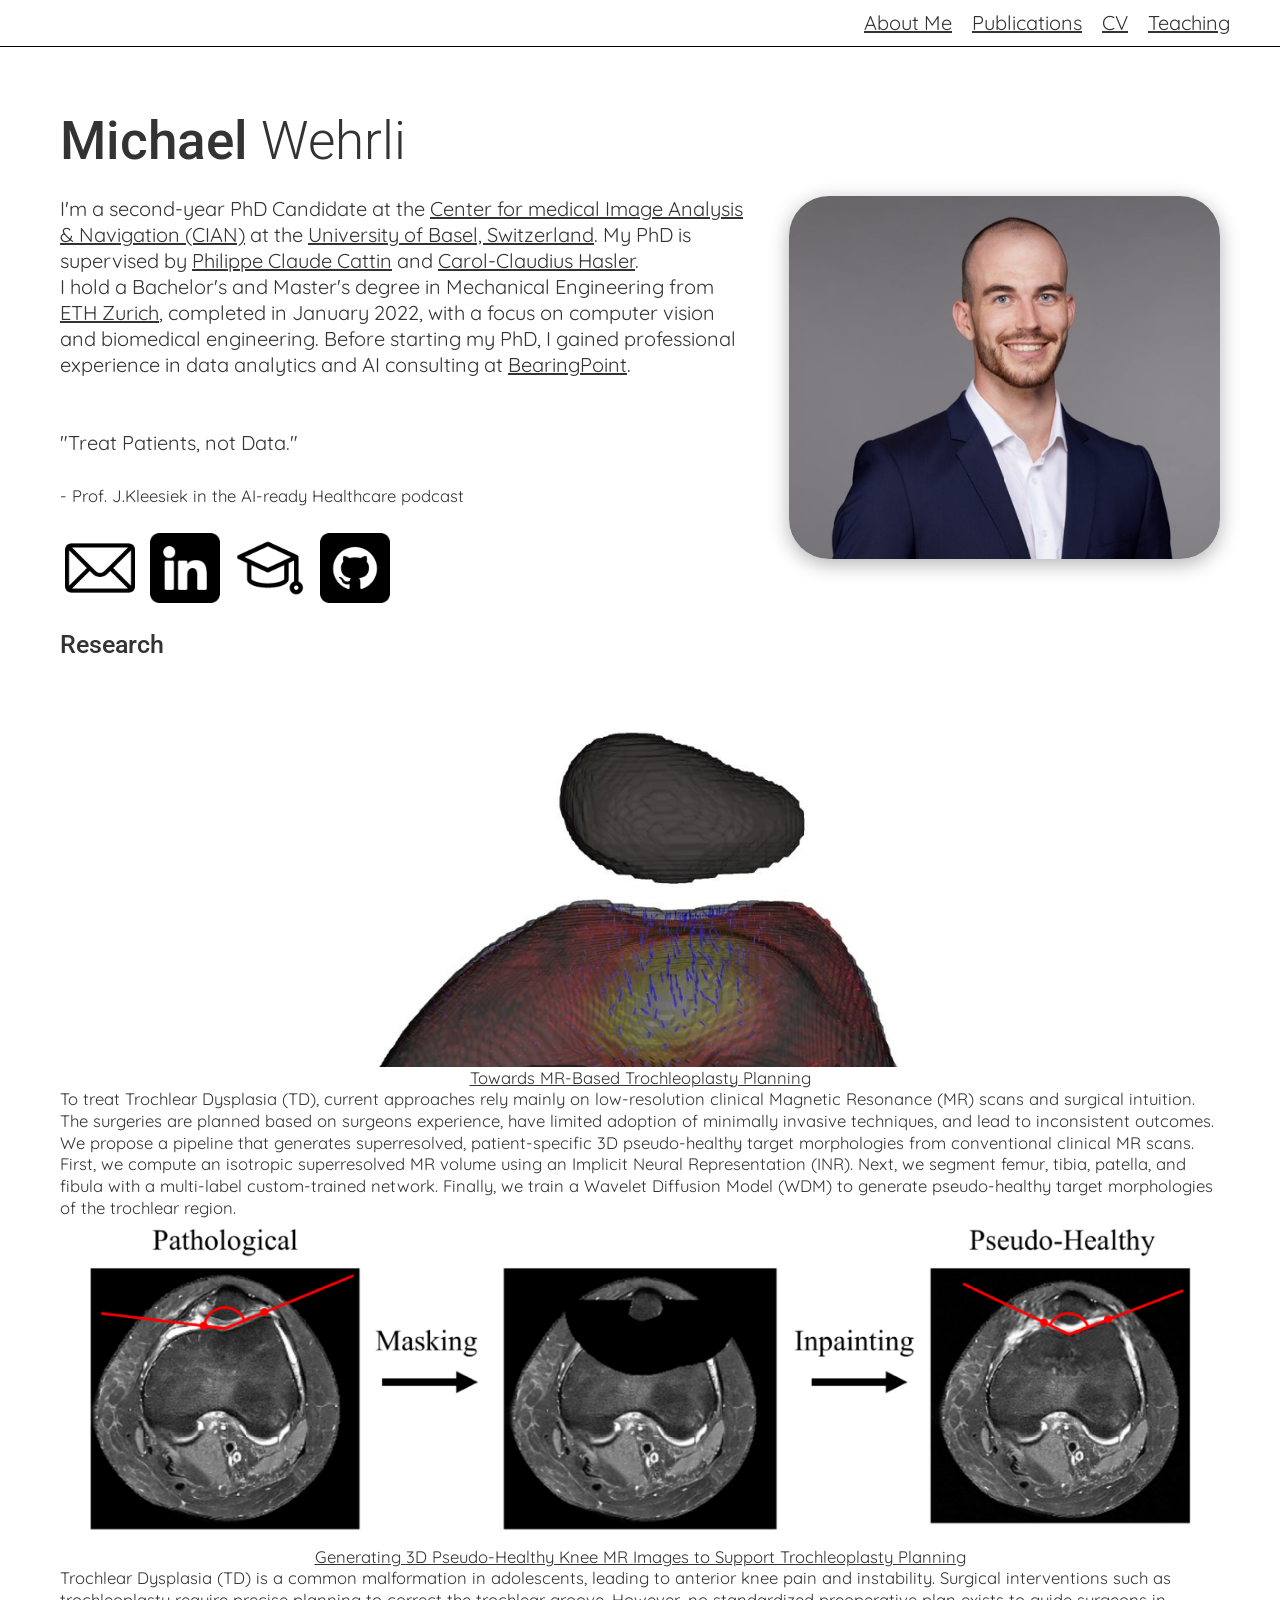
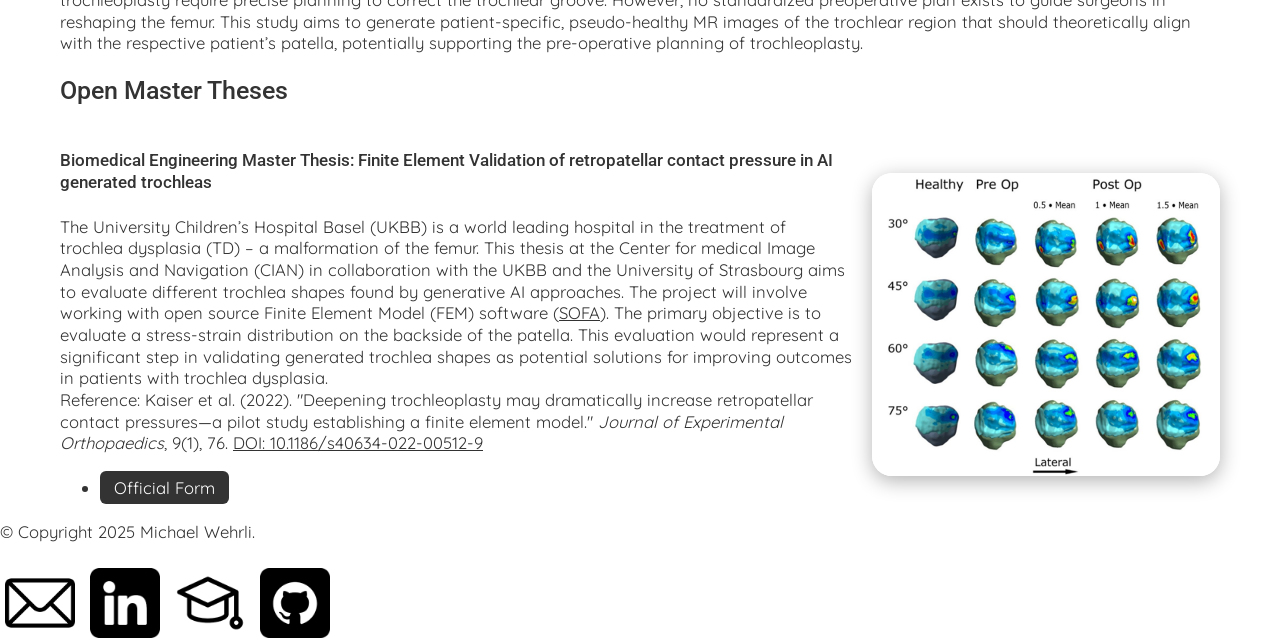
==== commit 2d23a68a: "included quote" ====
--- a/index.html
+++ b/index.html
@@ -31,6 +31,14 @@
                 </p>
                 <p>
                   I hold a Bachelor's and Master's degree in Mechanical Engineering from <a href="https://ethz.ch/en.html">ETH Zurich</a>, completed in January 2022, with a focus on computer vision and biomedical engineering. Before starting my PhD, I gained professional experience in data analytics and AI consulting at <a href="https://www.bearingpoint.com/en-ch/">BearingPoint</a>.
+                    <br>
+                    <br>
+                    <br>
+                    "Treat Patients, not Data."
+                    <br>
+                    <br>
+                    <small>- Prof. J.Kleesiek in the AI-ready Healthcare podcast
+
                 </p>
                 <aside>
                     <ul class="social-icons">
